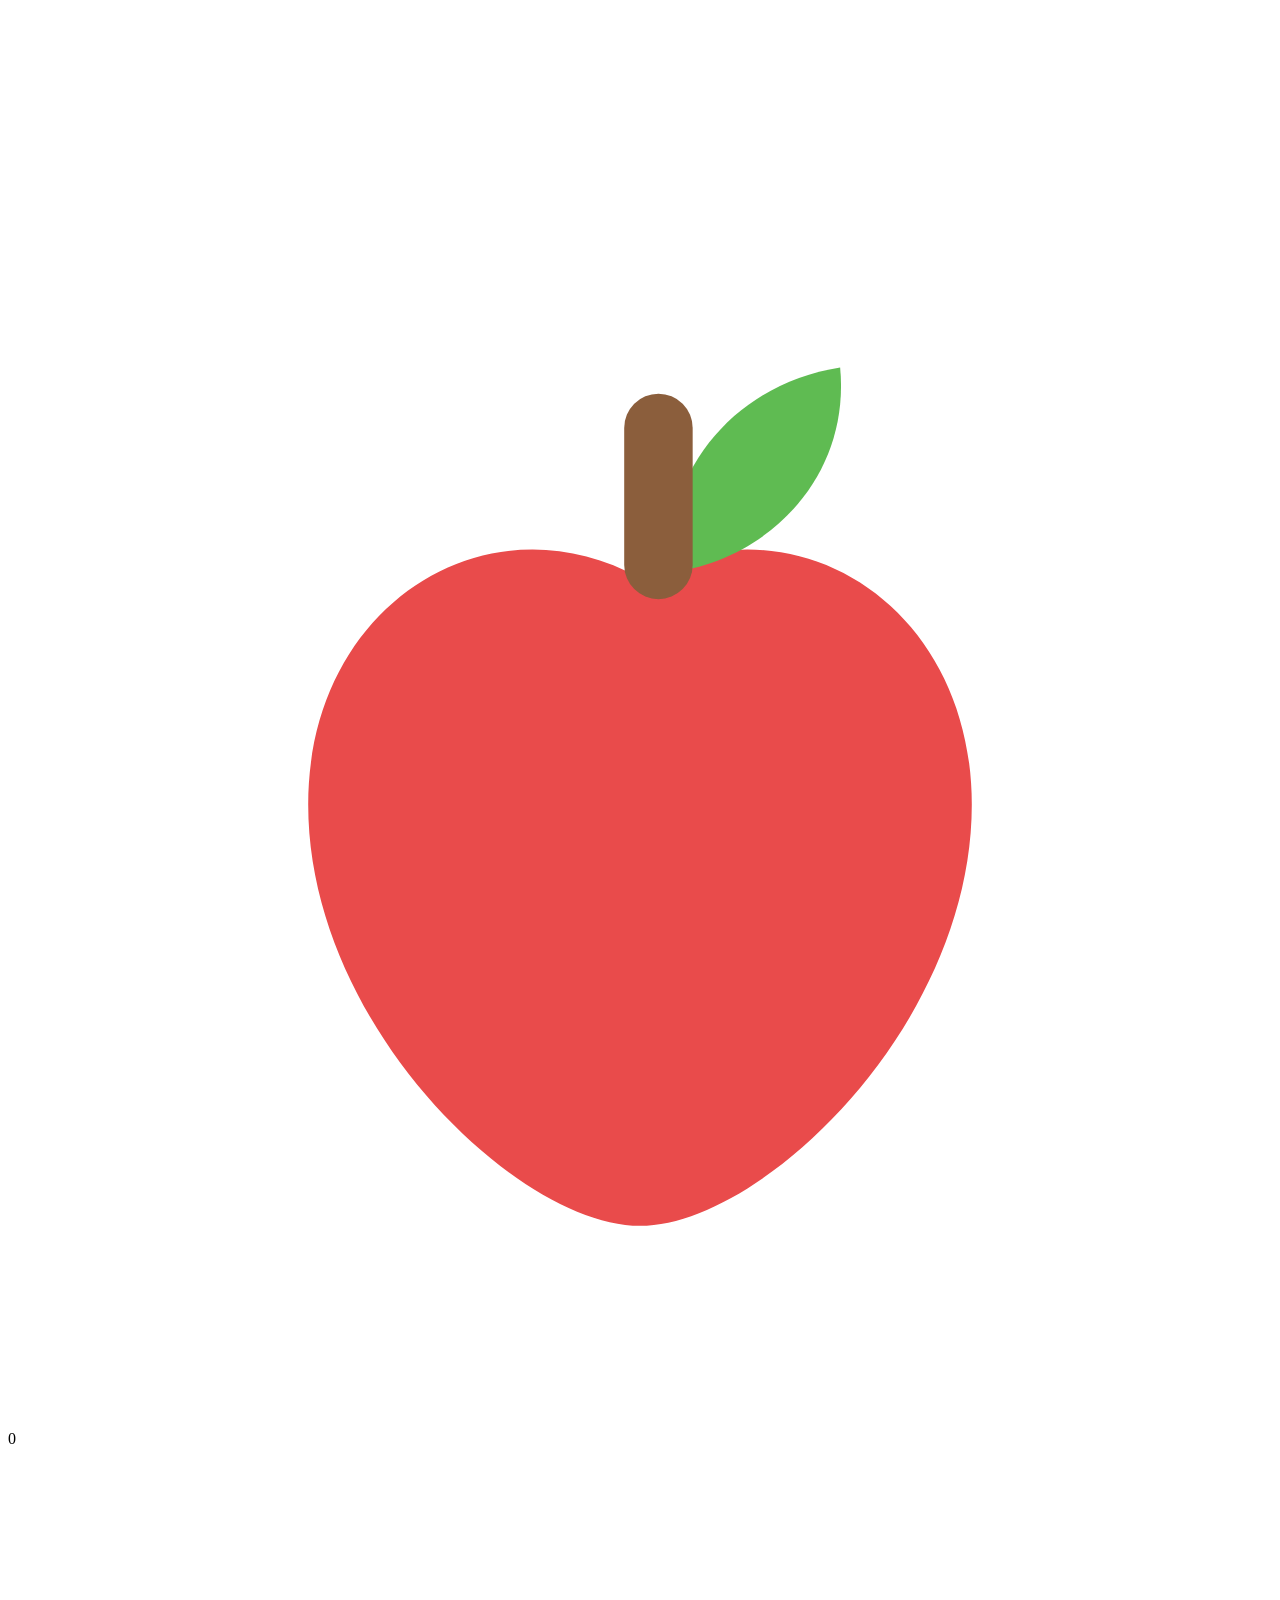
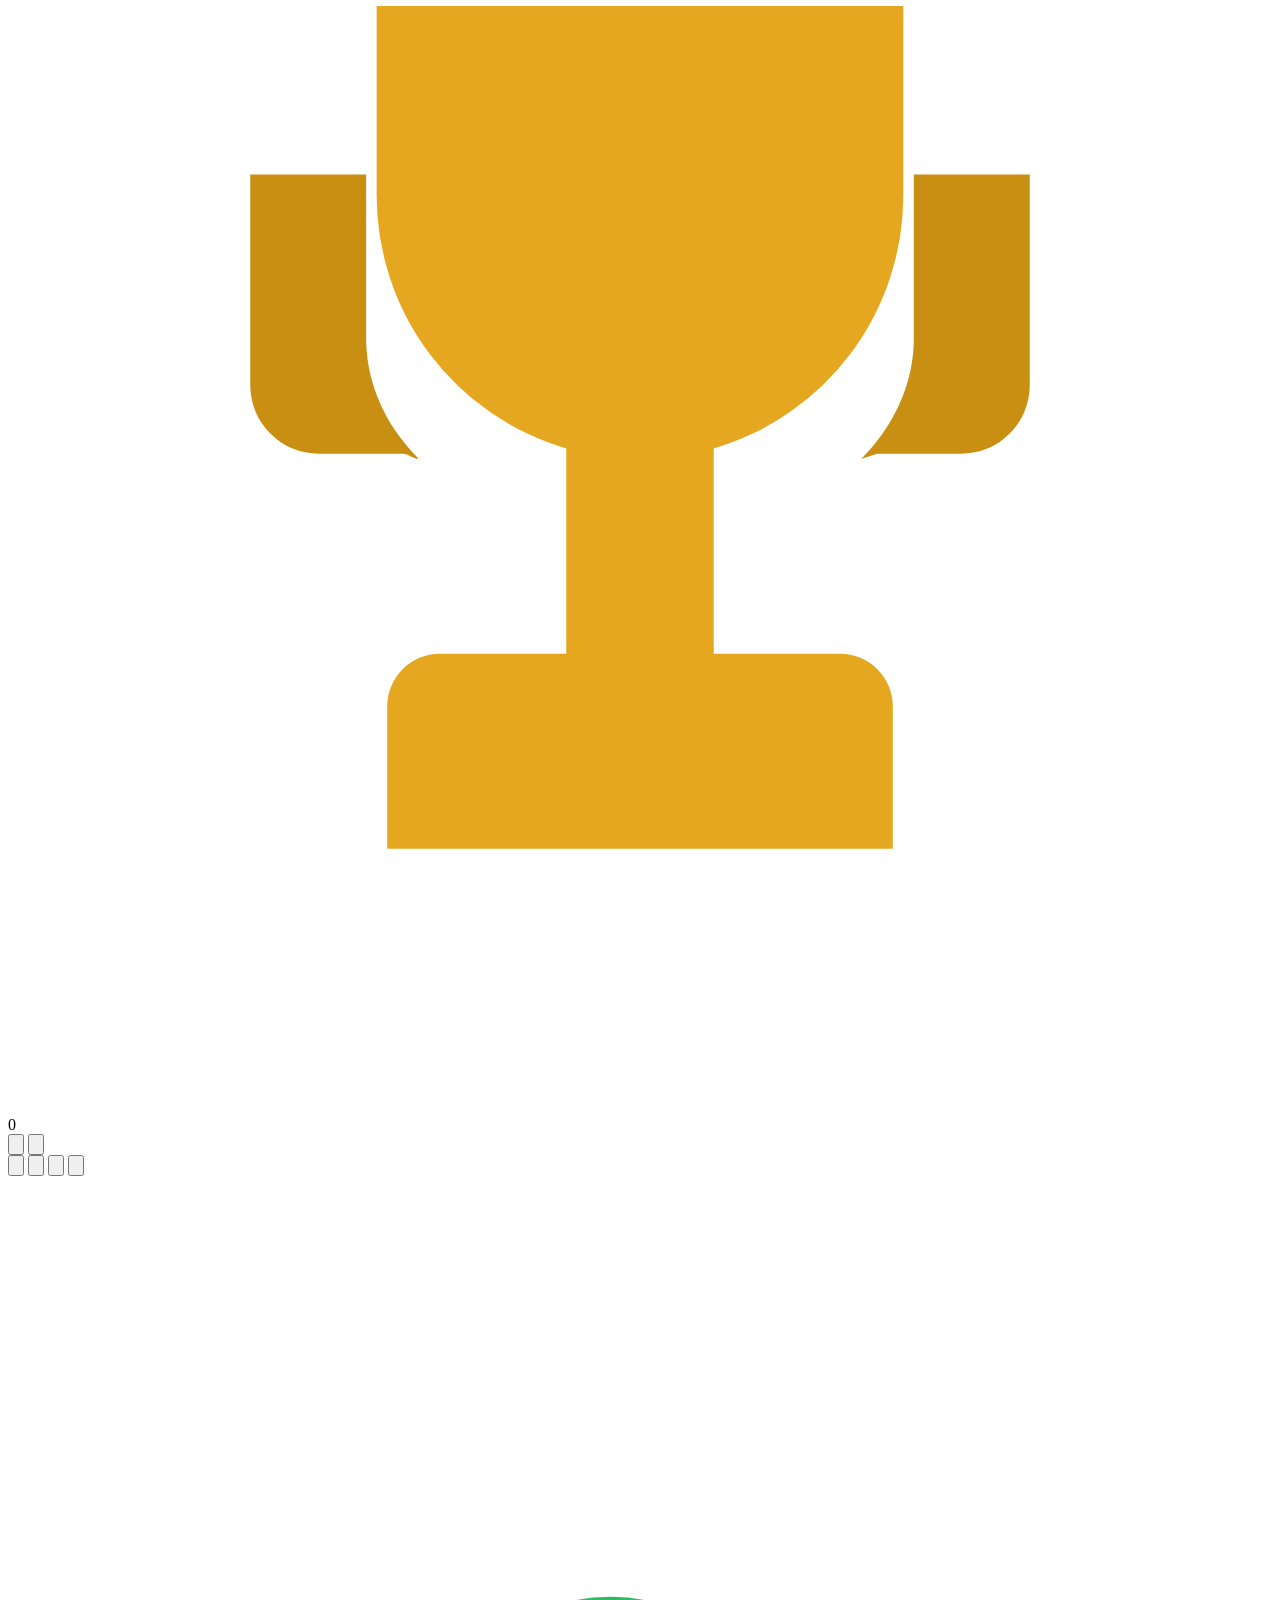
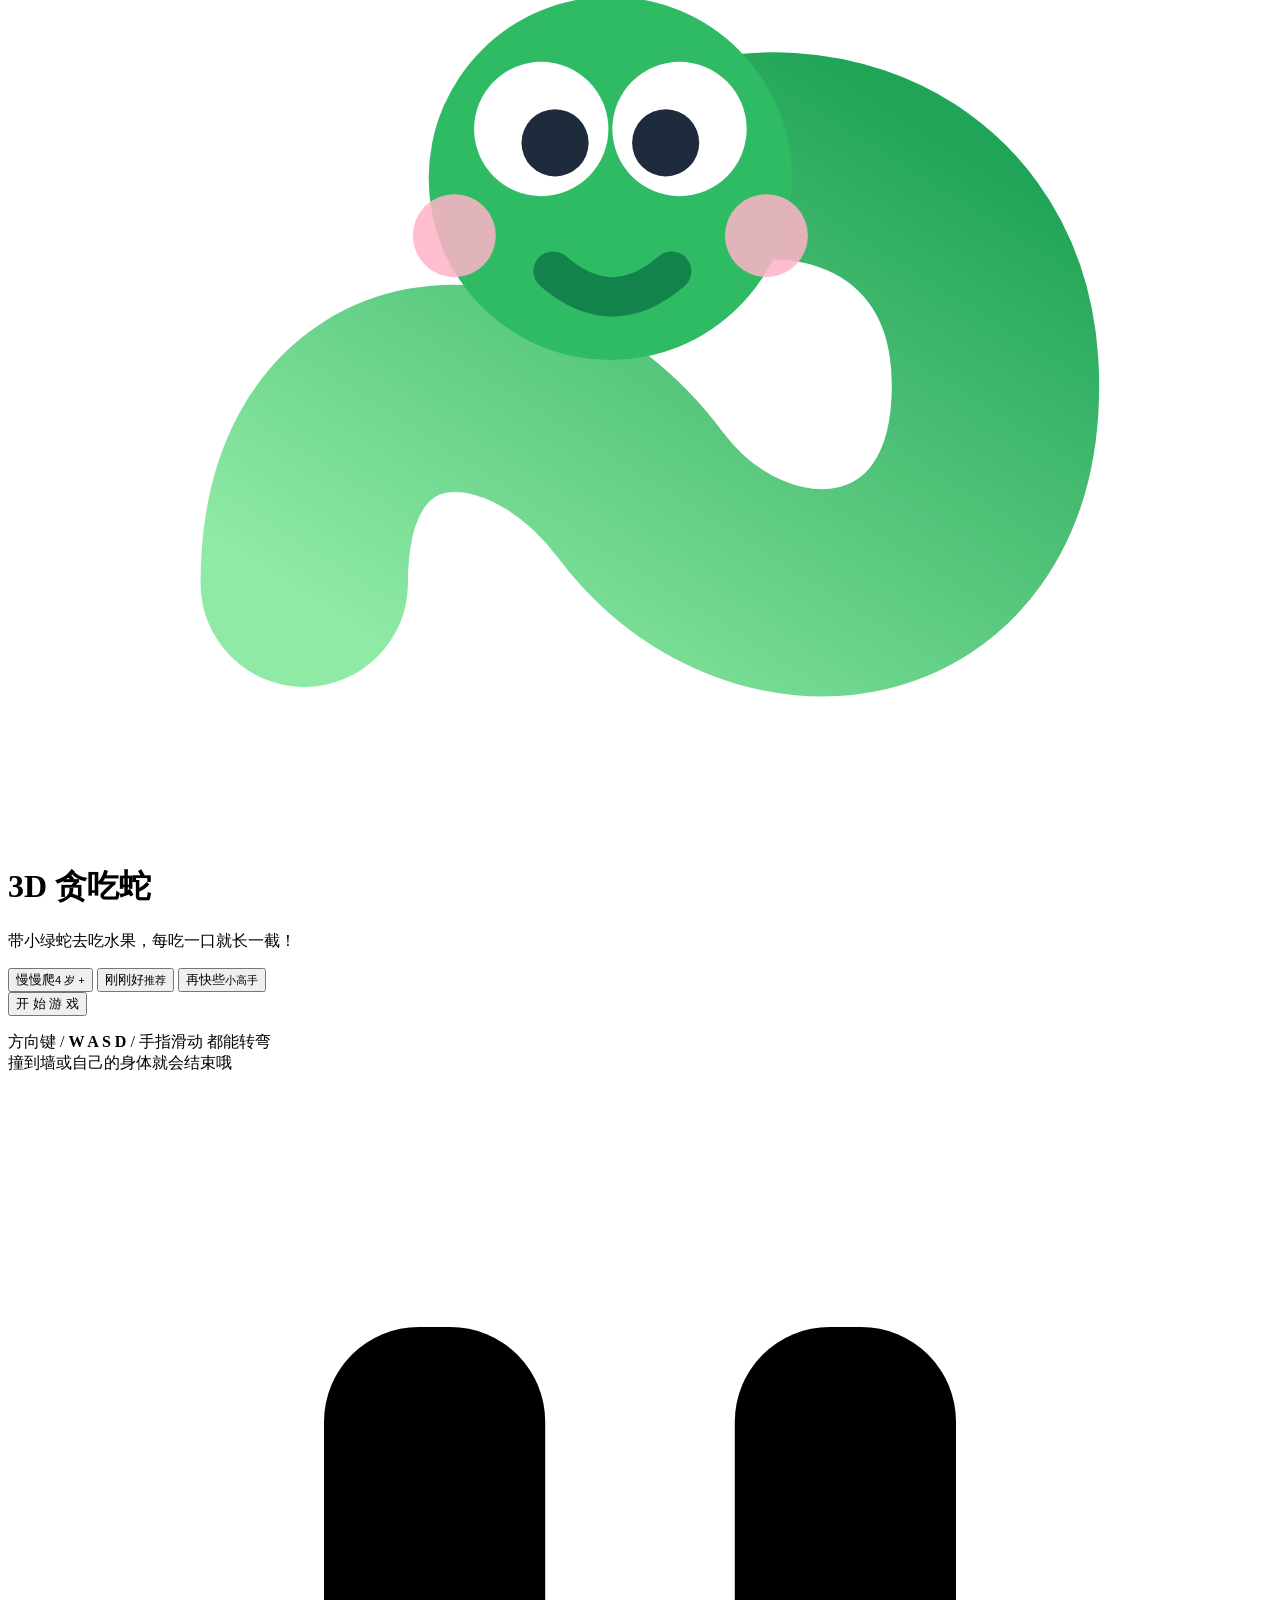
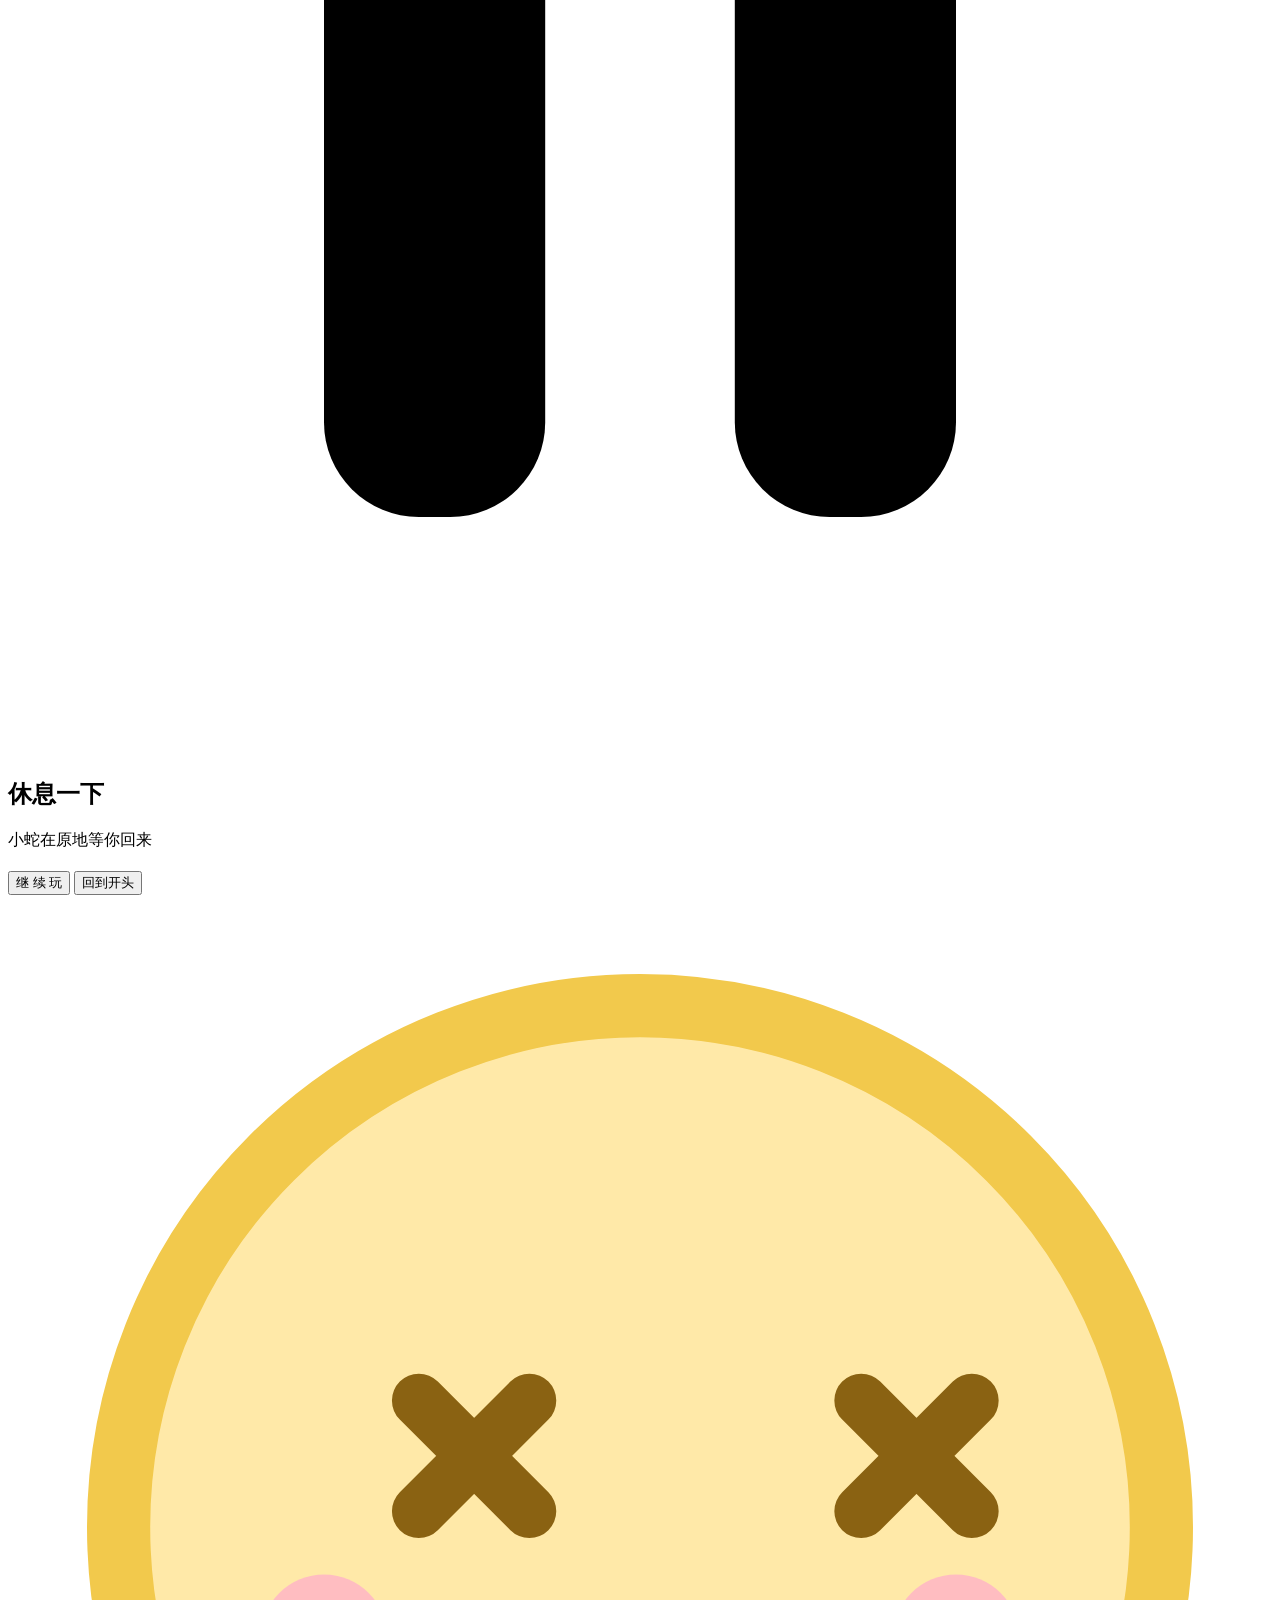
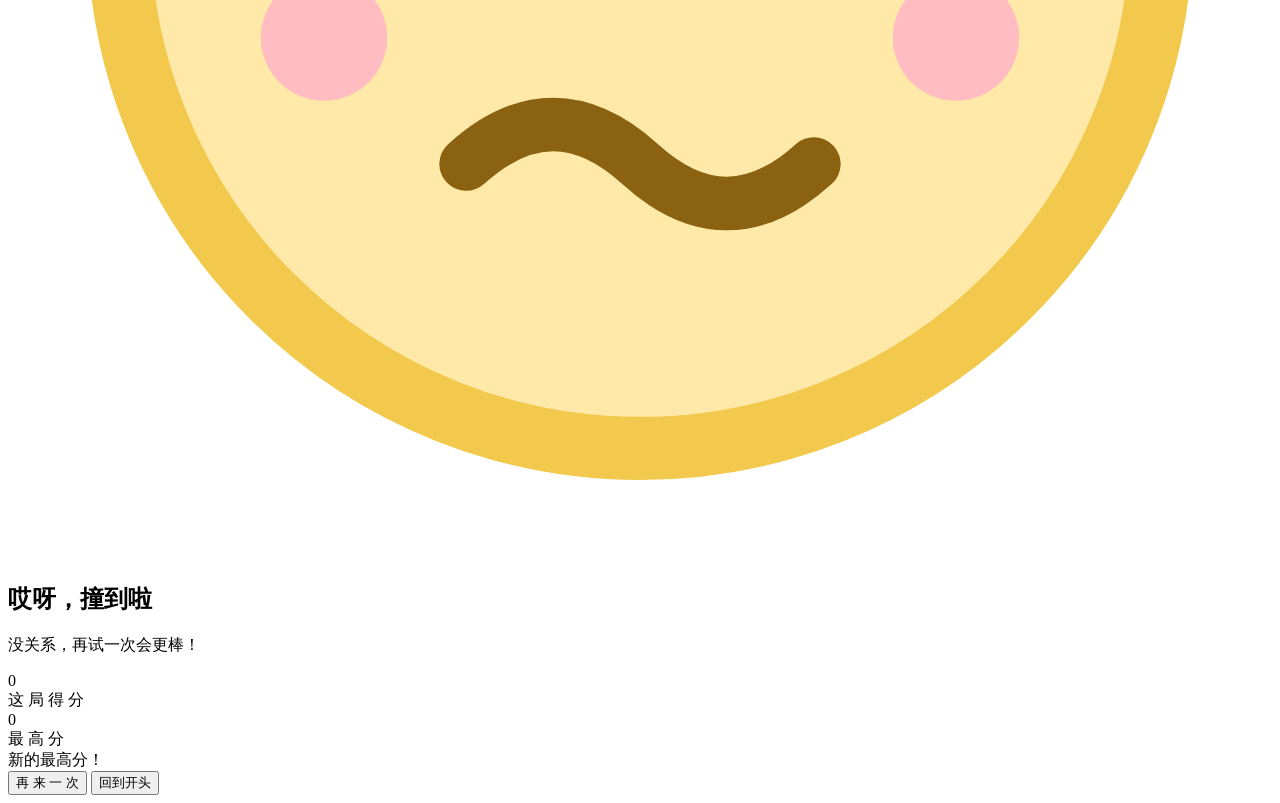
==== src/template.html @ 9dacfd61 "3D 贪吃蛇 · 小小探险：儿童向单文件 3D 游戏" ====
<!DOCTYPE html>
<html lang="zh-CN">
<head>
<meta charset="utf-8">
<meta name="viewport" content="width=device-width,initial-scale=1,maximum-scale=1,user-scalable=no,viewport-fit=cover">
<meta name="theme-color" content="#7dc8f7">
<meta name="apple-mobile-web-app-capable" content="yes">
<title>3D 贪吃蛇 · 小小探险</title>
<style>
__CSS__
</style>
</head>
<body>
<canvas id="c"></canvas>

<!-- ================= HUD ================= -->
<div id="hud">
  <div class="hud-top">
    <div class="chip" id="chipScore">
      <svg viewBox="0 0 24 24" aria-hidden="true">
        <path fill="#e94b4b" d="M12 7.9C9.1 6.3 5.7 8.4 5.7 12.2c0 4.2 4 8 6.3 8s6.3-3.8 6.3-8c0-3.8-3.4-5.9-6.3-4.3z"/>
        <path fill="#5fbb52" d="M12.5 7.8c0-2.1 1.4-3.6 3.3-3.9.2 2.1-1.4 3.7-3.3 3.9z"/>
        <rect x="11.7" y="4.4" width="1.3" height="3.9" rx=".65" fill="#8b5e3c"/>
      </svg>
      <span id="score">0</span>
    </div>
    <div class="chip best" id="chipBest">
      <svg viewBox="0 0 24 24" aria-hidden="true">
        <path fill="#e6a720" d="M7 3h10v3.6a5 5 0 0 1-3.6 4.8v3.9h2.4a1 1 0 0 1 1 1V19H7.2v-2.7a1 1 0 0 1 1-1h2.4v-3.9A5 5 0 0 1 7 6.6V3z"/>
        <path fill="#c98f13" d="M4.6 6.2h2.2v3.1c0 .9.4 1.7 1 2.3-.1 0-.2-.1-.3-.1H5.9A1.3 1.3 0 0 1 4.6 10.2V6.2zm12.6 0h2.2v4a1.3 1.3 0 0 1-1.3 1.3h-1.6l-.3.1c.6-.6 1-1.4 1-2.3V6.2z"/>
      </svg>
      <span id="best">0</span>
    </div>
    <div class="spacer"></div>
    <button class="icon-btn" id="btnSound" aria-label="音效开关">
      <svg id="icoSoundOn" viewBox="0 0 24 24" aria-hidden="true">
        <path d="M4 9.5h3L11.5 6v12L7 14.5H4a1 1 0 0 1-1-1v-3a1 1 0 0 1 1-1z"/>
        <path d="M14.6 8.4a5 5 0 0 1 0 7.2l-1.3-1.3a3.2 3.2 0 0 0 0-4.6l1.3-1.3z"/>
        <path d="M17.2 5.8a8.6 8.6 0 0 1 0 12.4l-1.3-1.3a6.8 6.8 0 0 0 0-9.8l1.3-1.3z"/>
      </svg>
      <svg id="icoSoundOff" viewBox="0 0 24 24" style="display:none" aria-hidden="true">
        <path d="M4 9.5h3L11.5 6v12L7 14.5H4a1 1 0 0 1-1-1v-3a1 1 0 0 1 1-1z"/>
        <path d="M15.1 9.4l1.3-1.3 5 5-1.3 1.3-5-5z" transform="translate(-1.6 .4)"/>
        <path d="M20.1 9.4l1.3 1.3-5 5-1.3-1.3 5-5z" transform="translate(-1.6 .4)"/>
      </svg>
    </button>
    <button class="icon-btn" id="btnPause" aria-label="暂停">
      <svg viewBox="0 0 24 24" aria-hidden="true">
        <rect x="6.5" y="5" width="4" height="14" rx="1.6"/>
        <rect x="13.5" y="5" width="4" height="14" rx="1.6"/>
      </svg>
    </button>
  </div>

  <div id="pad">
    <button class="dpad" data-d="u" aria-label="上"><svg viewBox="0 0 24 24"><path d="M12 5.2l7 8.6H5z"/></svg></button>
    <button class="dpad" data-d="l" aria-label="左"><svg viewBox="0 0 24 24"><path d="M5.2 12l8.6-7v14z"/></svg></button>
    <button class="dpad" data-d="r" aria-label="右"><svg viewBox="0 0 24 24"><path d="M18.8 12l-8.6 7V5z"/></svg></button>
    <button class="dpad" data-d="d" aria-label="下"><svg viewBox="0 0 24 24"><path d="M12 18.8l-7-8.6h14z"/></svg></button>
  </div>
</div>

<!-- ================= 开始界面 ================= -->
<div id="menu" class="screen">
  <div class="card">
    <div class="mark">
      <svg viewBox="0 0 64 64" aria-hidden="true">
        <defs>
          <linearGradient id="sg" x1="0" y1="1" x2="1" y2="0">
            <stop offset="0" stop-color="#8eeaa4"/>
            <stop offset="1" stop-color="#20a457"/>
          </linearGradient>
        </defs>
        <path d="M15 51C15 39 26 38.5 32 46.5S50 53 50 41 37 26.5 30.5 32.5"
              fill="none" stroke="url(#sg)" stroke-width="10.5" stroke-linecap="round"/>
        <circle cx="30.5" cy="30.5" r="9.2" fill="#2fbb63"/>
        <circle cx="27" cy="28" r="3.4" fill="#fff"/>
        <circle cx="34" cy="28" r="3.4" fill="#fff"/>
        <circle cx="27.7" cy="28.7" r="1.7" fill="#1d2b3d"/>
        <circle cx="33.3" cy="28.7" r="1.7" fill="#1d2b3d"/>
        <path d="M27.6 35.2q3 2.6 6 0" stroke="#12834a" stroke-width="2" fill="none" stroke-linecap="round"/>
        <circle cx="22.6" cy="33.4" r="2.1" fill="#ffb3c8" opacity=".85"/>
        <circle cx="38.4" cy="33.4" r="2.1" fill="#ffb3c8" opacity=".85"/>
      </svg>
    </div>
    <h1 class="title">3D 贪吃蛇</h1>
    <p class="subtitle">带小绿蛇去吃水果，每吃一口就长一截！</p>

    <div class="diffs" id="diffs">
      <button class="pill" data-diff="easy">慢慢爬<small>4 岁 +</small></button>
      <button class="pill active" data-diff="normal">刚刚好<small>推荐</small></button>
      <button class="pill" data-diff="hard">再快些<small>小高手</small></button>
    </div>

    <button class="btn btn-primary" id="btnStart">开 始 游 戏</button>
    <p class="hint">方向键 / <b>W A S D</b> / 手指滑动 都能转弯<br>撞到墙或自己的身体就会结束哦</p>
  </div>
</div>

<!-- ================= 暂停界面 ================= -->
<div id="pause" class="screen hidden">
  <div class="card">
    <div class="pause-badge">
      <svg viewBox="0 0 24 24" aria-hidden="true">
        <rect x="6" y="4.5" width="4.2" height="15" rx="1.8"/>
        <rect x="13.8" y="4.5" width="4.2" height="15" rx="1.8"/>
      </svg>
    </div>
    <h2 class="end-title">休息一下</h2>
    <p class="subtitle" style="margin-bottom:20px">小蛇在原地等你回来</p>
    <button class="btn btn-primary" id="btnResume">继 续 玩</button>
    <button class="btn btn-ghost" id="btnQuit">回到开头</button>
  </div>
</div>

<!-- ================= 结束界面 ================= -->
<div id="over" class="screen hidden">
  <div class="card">
    <div class="face">
      <svg viewBox="0 0 80 80" aria-hidden="true">
        <circle cx="40" cy="40" r="33" fill="#ffe9a8"/>
        <circle cx="40" cy="40" r="33" fill="none" stroke="#f2c94c" stroke-width="4"/>
        <path d="M26 32l7 7M33 32l-7 7" stroke="#8a6212" stroke-width="3.4" stroke-linecap="round" fill="none"/>
        <path d="M54 32l7 7M61 32l-7 7" stroke="#8a6212" stroke-width="3.4" stroke-linecap="round" fill="none"/>
        <path d="M29 55q5.5-5 11 0t11 0" stroke="#8a6212" stroke-width="3.4" stroke-linecap="round" fill="none"/>
        <circle cx="20" cy="47" r="4" fill="#ffb3c8" opacity=".8"/>
        <circle cx="60" cy="47" r="4" fill="#ffb3c8" opacity=".8"/>
      </svg>
    </div>
    <h2 class="end-title" id="overTitle">哎呀，撞到啦</h2>
    <p class="subtitle" id="overSub">没关系，再试一次会更棒！</p>

    <div class="stats">
      <div class="stat">
        <div class="num" id="statScore">0</div>
        <div class="lab">这 局 得 分</div>
      </div>
      <div class="stat">
        <div class="num gold" id="statBest">0</div>
        <div class="lab">最 高 分</div>
      </div>
    </div>
    <div class="newbest" id="newBest">新的最高分！</div>

    <button class="btn btn-primary" id="btnRetry">再 来 一 次</button>
    <button class="btn btn-ghost" id="btnHome">回到开头</button>
  </div>
</div>

<script>
__THREE__
</script>
<script>
__GAME__
</script>
</body>
</html>
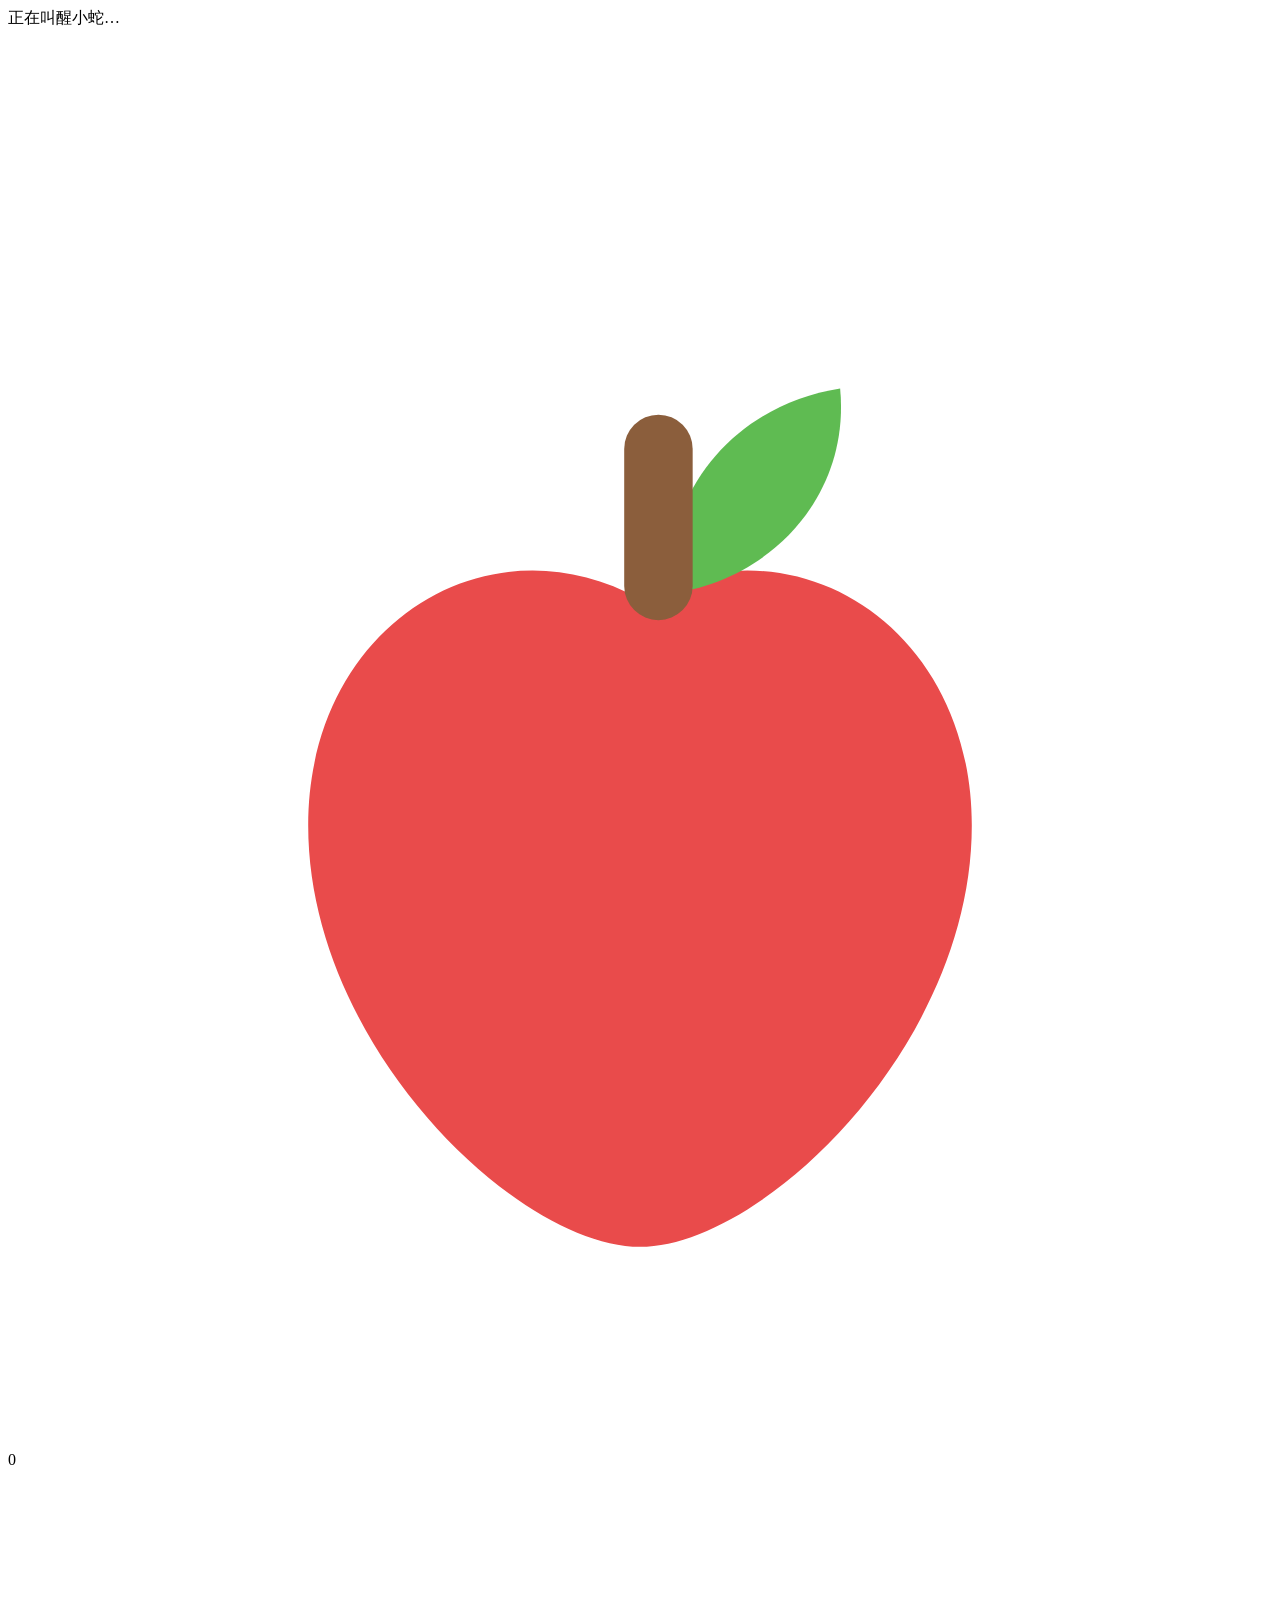
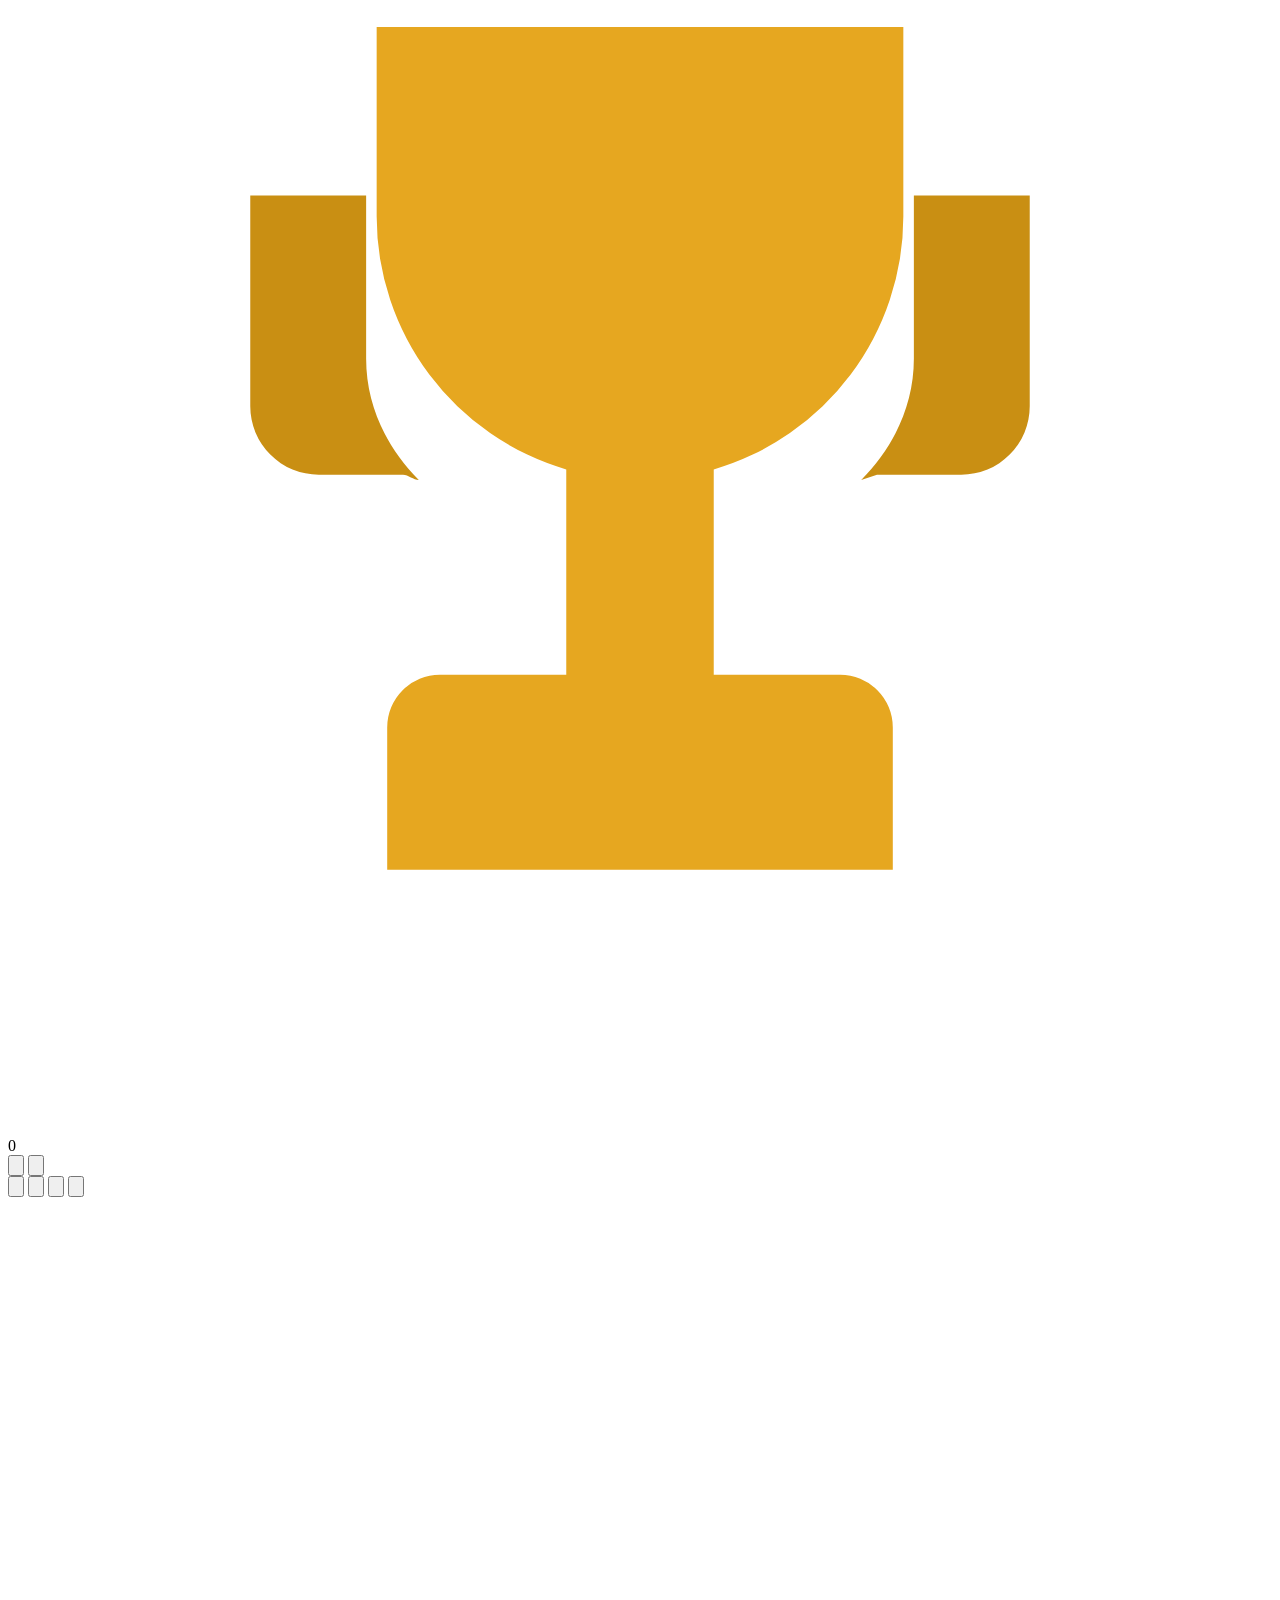
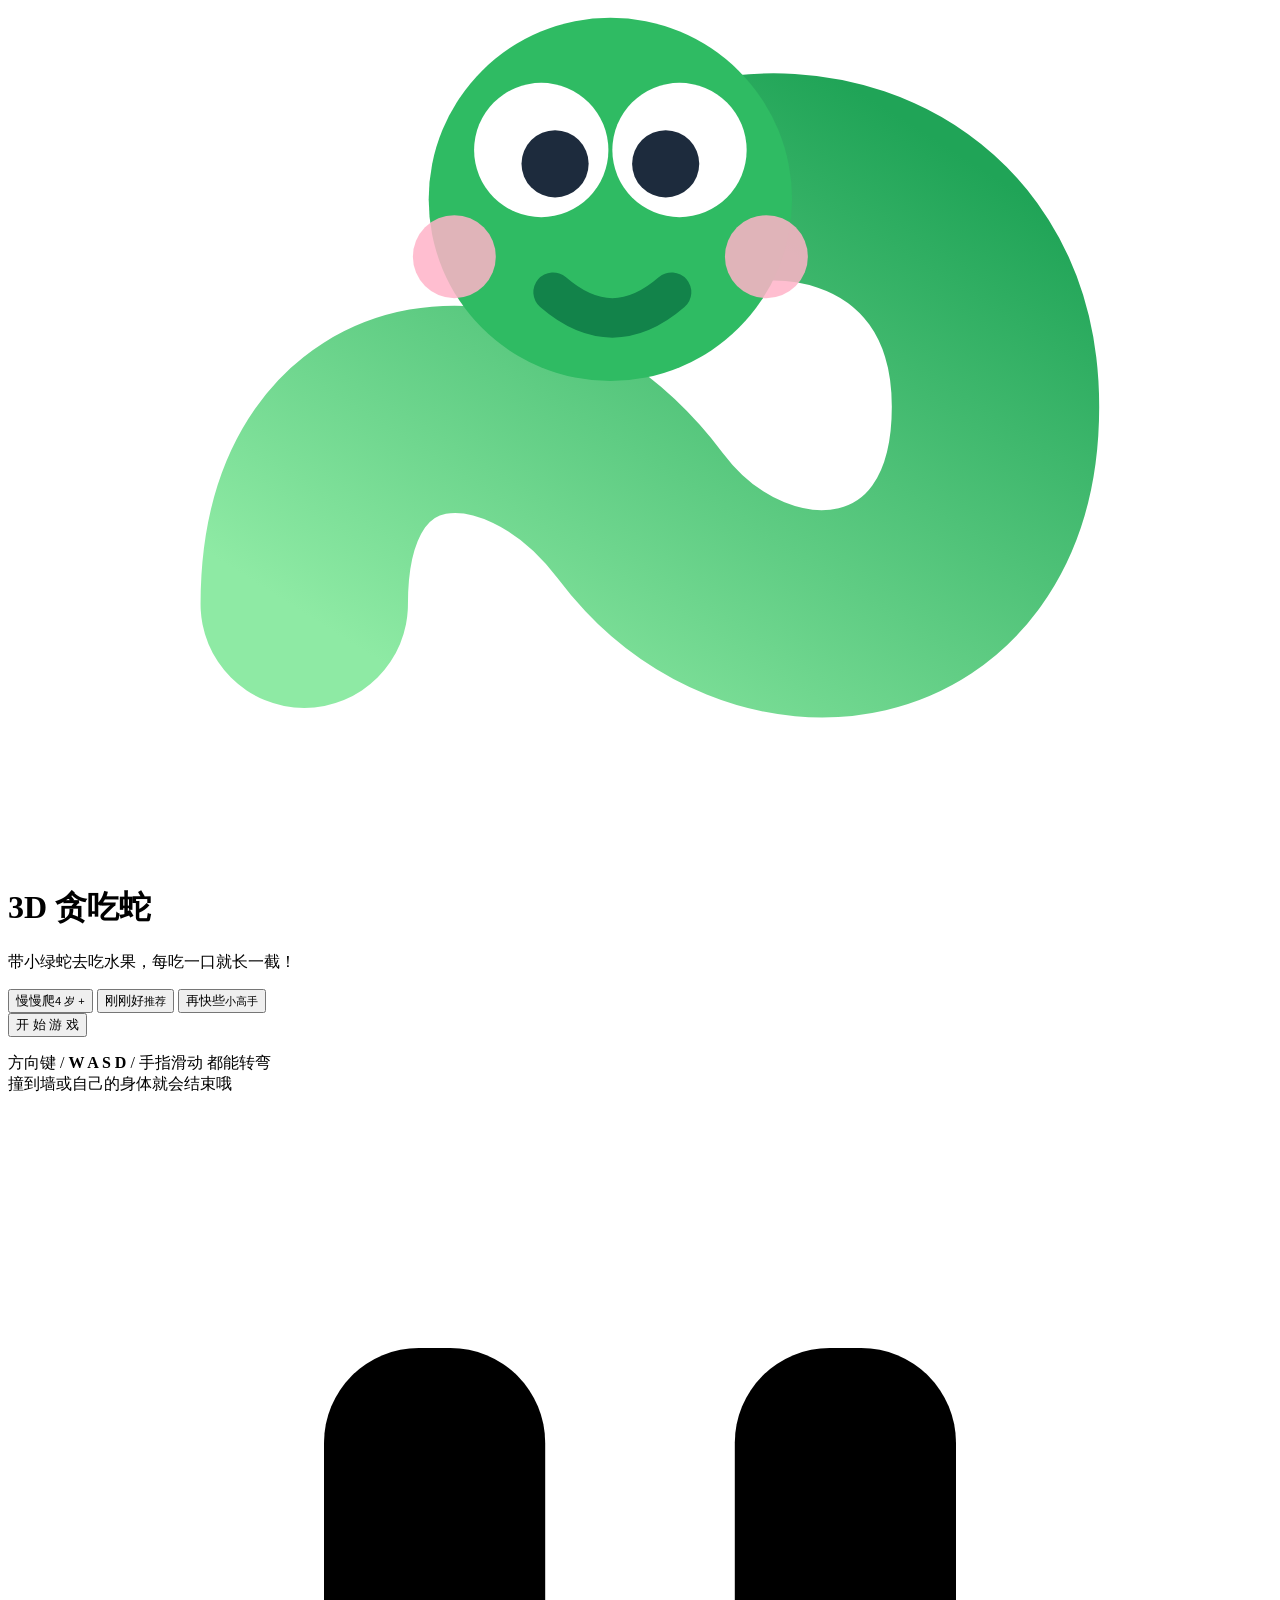
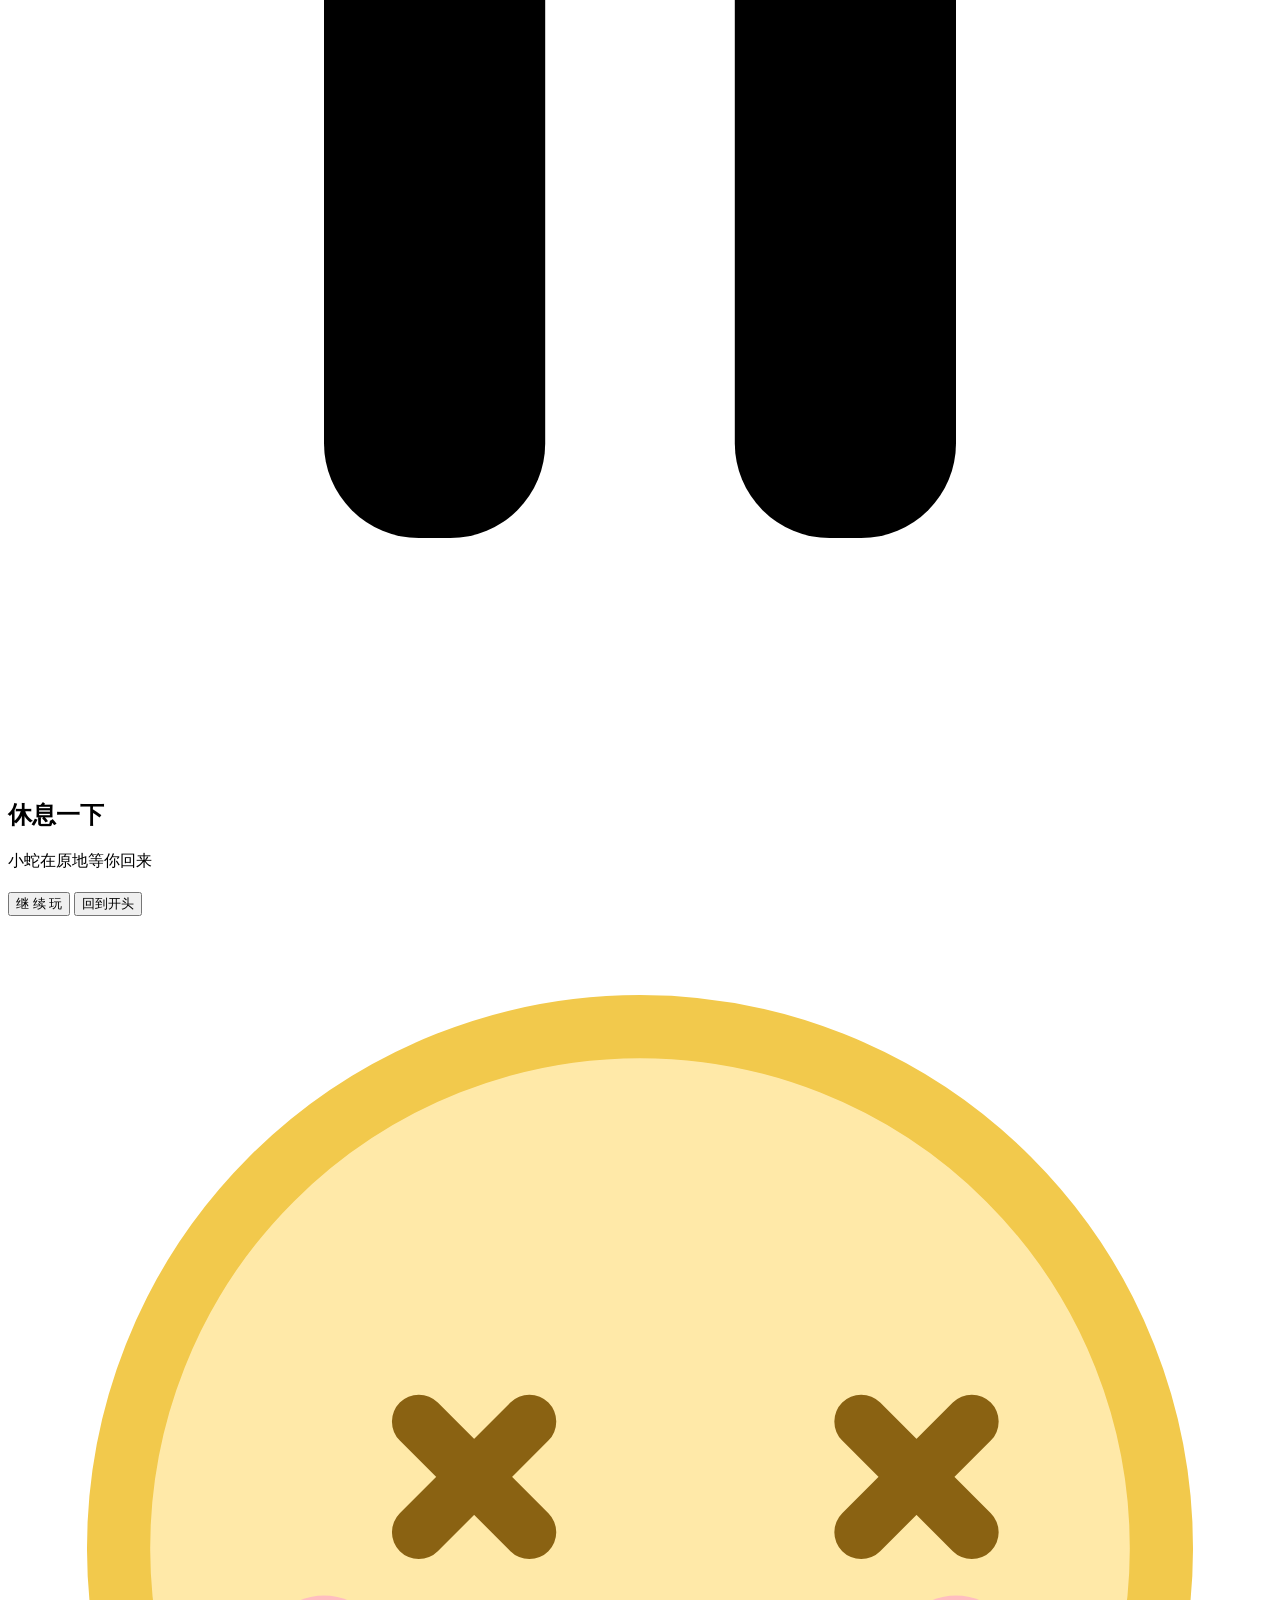
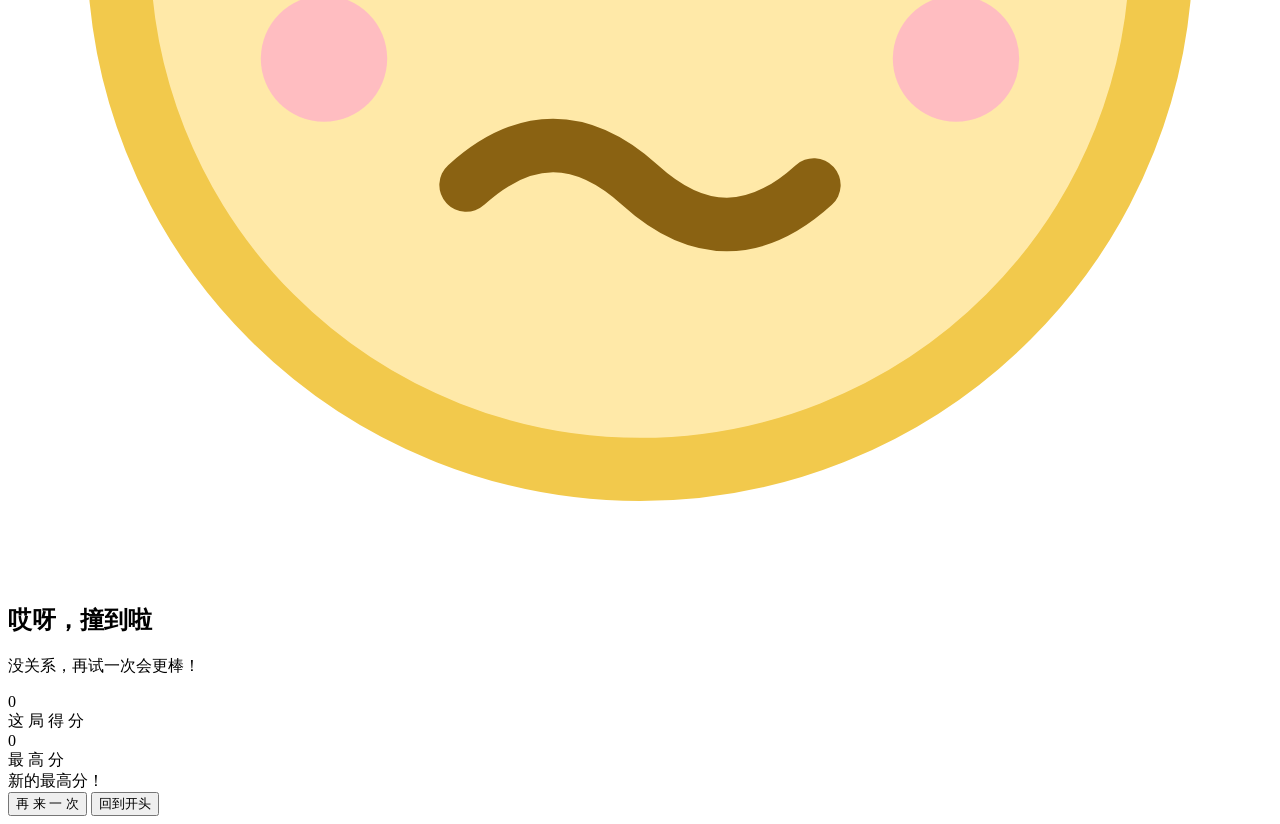
==== commit c96512a9: "加入纯 CSS 启动动画，避免解析 three.js 期间出现白屏" ====
--- a/src/template.html
+++ b/src/template.html
@@ -11,6 +11,11 @@
 </style>
 </head>
 <body>
+<div id="boot">
+  <div class="boot-ring"></div>
+  <div class="boot-text">正在叫醒小蛇…</div>
+</div>
+
 <canvas id="c"></canvas>
 
 <!-- ================= HUD ================= -->
